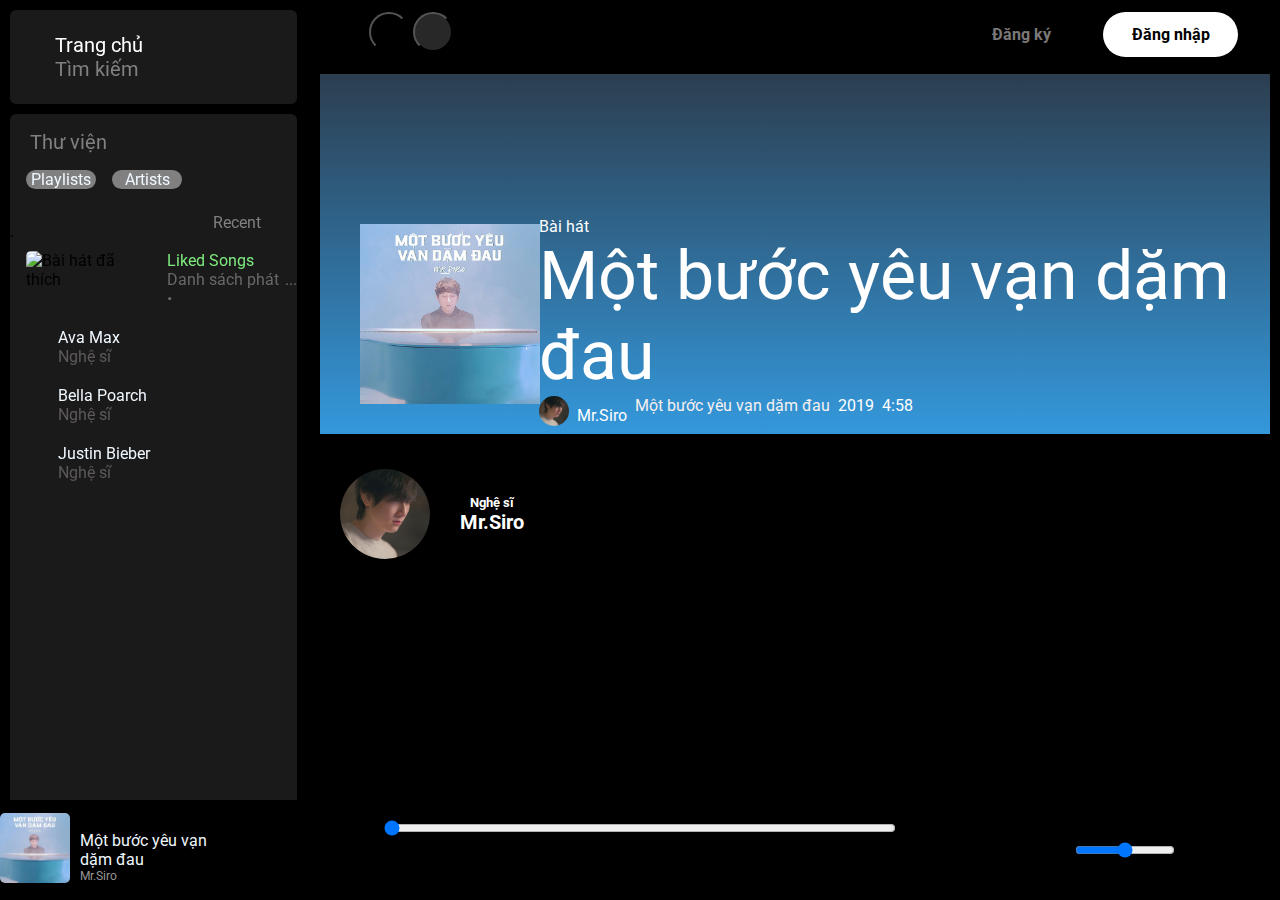
==== index-music.html @ 9afedcf6 "big update" ====
<!DOCTYPE html>
<html lang="en">

<head>
    <meta charset="UTF-8">
    <meta name="viewport" content="width=device-width, initial-scale=1.0">
    <title>Document</title>
    <link href="https://cdn.jsdelivr.net/npm/bootstrap@5.0.2/dist/css/bootstrap.min.css" rel="stylesheet"
        integrity="sha384-EVSTQN3/azprG1Anm3QDgpJLIm9Nao0Yz1ztcQTwFspd3yD65VohhpuuCOmLASjC" crossorigin="anonymous">
    <link rel="preconnect" href="https://fonts.googleapis.com">
    <link rel="preconnect" href="https://fonts.gstatic.com" crossorigin>
    <link href="https://fonts.googleapis.com/css2?family=Roboto:wght@400;700&display=swap" rel="stylesheet">
    <link rel="stylesheet" href="https://cdnjs.cloudflare.com/ajax/libs/font-awesome/6.4.0/css/all.min.css"
        integrity="sha512-iecdLmaskl7CVkqkXNQ/ZH/XLlvWZOJyj7Yy7tcenmpD1ypASozpmT/E0iPtmFIB46ZmdtAc9eNBvH0H/ZpiBw=="
        crossorigin="anonymous" referrerpolicy="no-referrer" />
    <link rel="stylesheet" href="./css/main-music.css">
</head>

<body>
    <div id="main-content">


        <div class="content-container">

            <div class="home">
                <div class="icon-home">
                    <div class="home-icon">
                        <p> <i class="fa-solid fa-house"></i> Trang chủ</p>
                    </div>
                    <div class="home-icon">
                        <a href="./music.html"><i class="fa-solid fa-magnifying-glass"> </i> Tìm kiếm</a>
                    </div>
                </div>
            </div>

            <div class="search">

                <div class="search-content">
                    <div class="search-list">
                        <div class="search-library"> <a href=""><i class="fa-solid fa-book"></i> Thư viện</a> </div>
                        <div class="search-container">
                            <div class="search-icon"><a href=""><i class="fa-solid fa-plus"></i></a></div>
                            <div class="search-icon"><a href=""><i class="fa-solid fa-arrow-right"></i></a></div>
                        </div>
                    </div>
                </div>
                <div class="list">
                    <div class="list-container">Playlists</div>
                    <div class="list-container">Artists</div>
                </div>
                <div class="find">
                    <div class="find-content"><a href=""><i class="fa-solid fa-magnifying-glass"></i></a></div>
                    <div class="find-container"><a href="">
                            <div class="recent">
                                <div class="">Recent</div>
                                <div class="find-icon"><i class="fa-solid fa-caret-down"></i> </div>

                            </div>

                        </a>
                    </div>
                </div>
                <div class="music-list">
                    ` <div class="music-search">
                        <div class="heart-img">
                            <img aria-hidden="false" id="heart-img" draggable="false" loading="eager"
                                src="https://t.scdn.co/images/3099b3803ad9496896c43f22fe9be8c4.png"
                                alt="Bài hát đã thích"
                                class="mMx2LUixlnN_Fu45JpFB CmkY1Ag0tJDfnFXbGgju _EShSNaBK1wUIaZQFJJQ Yn2Ei5QZn19gria6LjZj  "
                                srcset="https://t.scdn.co/images/3099b3803ad9496896c43f22fe9be8c4.png 150w, https://t.scdn.co/images/3099b3803ad9496896c43f22fe9be8c4.png 300w"
                                sizes="(min-width: 1280px) 232px, 192px">
                        </div>
                        <div class="music-content">
                            <div class="container">
                                <div class="name">Liked Songs</div>
                                <div class="details">
                                    <div id="details-content"><i class="fa-solid fa-thumbtack"></i> Danh sách phát •
                                    </div>
                                    <div id="details-doc"> ...</div>

                                </div>


                            </div>
                            <div class="loa" hidden><i class="fa-solid fa-volume-high"></i></div>
                        </div>


                    </div>
                    <div class="artist">
                        <div class="artist-container">
                            <img src="https://yt3.googleusercontent.com/9K8pKqHnNx5tIzq8T4XCncUvhg5lcmPT8-ISvL99nOh7kCalkVFsAtil5l11HFK1e_O3L5y6ePI=s900-c-k-c0x00ffffff-no-rj"
                                alt="" class="artist-img">
                        </div>
                        <div class="info">
                            <div class="name-artist">
                                <p class="">Ava Max</p>
                            </div>
                            <div class="job">Nghệ sĩ</div>

                        </div>
                    </div>
                    <div class="artist">
                        <div class="artist-container">
                            <img src="https://zmp3-photo-fbcrawler.zmdcdn.me/avatars/f/9/d/8/f9d879ece58ad6f6ec396e01bb9a5d8e.jpg"
                                alt="" class="artist-img">
                        </div>
                        <div class="info">
                            <div class="name-artist">
                                <p class="">Bella Poarch</p>
                            </div>
                            <div class="job">Nghệ sĩ</div>

                        </div>
                    </div>
                    <div class="artist">
                        <div class="artist-container">
                            <img src="https://i.scdn.co/image/ab6761610000e5eb8ae7f2aaa9817a704a87ea36" alt=""
                                class="artist-img">
                        </div>
                        <div class="info">
                            <div class="name-artist">
                                <p class="">Justin Bieber</p>
                            </div>
                            <div class="job">Nghệ sĩ</div>

                        </div>
                    </div>


                </div>
            </div>



        </div>

        <div class="main-container">




            <div class="head">
                <div class="head-arrow">
                    <div class="arrow">

                        <button class="arrow-left">
                            <i class="fa-solid fa-angle-left"></i>
                        </button>


                        <button class="arrow-right">
                            <i class="fa-solid fa-angle-right"></i>
                        </button>


                    </div>

                </div>
                <div class="account">
                    <div id="sign-in" style="display: none;">
                        <div class="btn-group">
                            <button id="avartar" type="button" data-bs-toggle="dropdown" aria-expanded="false">
                                <i class="fa-solid fa-user"></i>
                            </button>
                            <ul class="dropdown-menu dropdown-menu-end dropdown-menu-dark">
                                <li><button class="dropdown-item" type="button">Tài khoản <i
                                            class="fa-solid fa-arrow-up-right-from-square"></i></button></li>
                                <li><button class="dropdown-item" type="button">Hồ sơ</button></li>
                                <li><button class="dropdown-item" type="button">Hỗ trợ <i
                                            class="fa-solid fa-arrow-up-right-from-square"></i></button></li>
                                <li><button class="dropdown-item" type="button">Cài đặt</button></li>
                                <li><button class="dropdown-item dis-account" type="button" id="log-out-btn">Đăng
                                        xuất</button></li>
                            </ul>
                        </div>
                    </div>
                    <div id="not-sign-in">
                        <button id="sign-up-btn" class="sign-up">Đăng ký</button>
                        <button id="sign-in-btn" class="sign-in">Đăng nhập</button>

                    </div>
                </div>
            </div>
            <div class="background-music">
                <div class="detail-music">
                    <div class="music-image"><img src="./img/1 buoc yeu van dam dau.jpeg" alt=""
                            class="img-music-detail" id="image-music"></div>


                </div>
                <div class="info-detail-music">

                    <div class="full-infor">
                        <div class="type-of">
                            Bài hát
                        </div>
                        <div class="name-song-detail" id="name-song-detail">

                            Một bước yêu vạn dặm đau

                        </div>
                        <div class="infomation">
                            <div class="info-songs">

                                <div class="songs-artist">
                                    <img src="./img/avartarmrsiro.jpeg" alt="" class="avartar-of-artists"
                                        id="avartar-of-artists">
                                    <p class="name-of-artists" id="name-of-artists">Mr.Siro</p>
                                </div>
                                <div class="icon-for-infomation"> <i class="fa-solid fa-circle icon-for-infomation"></i>
                                </div>

                                <div class="name-of-songs">
                                    <p class="name-of-artists songs-name" id="songs-name"> Một bước yêu vạn dặm đau</p>

                                </div>
                                <div class="icon-for-infomation"> <i class="fa-solid fa-circle icon-for-infomation"></i>
                                </div>



                                <div class="time-of-songs">
                                    <p class="name-of-artists" id="year-of-song">2019</p>

                                </div>
                                <div class="icon-for-infomation"> <i class="fa-solid fa-circle icon-for-infomation"></i>
                                </div>


                                <div class="time-for-song">
                                    <p class="name-of-artists " id="time-for-song">4:58</p>
                                </div>


                            </div>

                        </div>


                    </div>
                </div>

            </div>
            <button class="artists-job">
                <div class="artists-job-img">
                    <div class="img-image">

                        <img src="./img/avartarmrsiro.jpeg" alt="" id="artists-job-img">
                    </div>
                    <div class="artists-job-info">
                        <div class="artists-job-container">
                            <p class="artists-jobs">Nghệ sĩ</p>
                            <p class="artists-job-name" id="artists-job-name">Mr.Siro</p>
                        </div>
                    </div>

                </div>
            </button>
        </div>


    </div>



    <footer>
        <div class="play-music">
            <div class="play-music-img">
                <img src="./img/ab67616d0000b273fec60dc00d6f833379047450.jpeg" alt="" class="play-music-img" id="play-music-img">
            </div>
            <div class="music-infor">
                <div class="name-music" id="name-music">Một bước yêu vạn dặm đau
                </div>
                <div class="artist-name" id="artist-name">Mr.Siro</div>

            </div>
            <div class="liked-music">
                <button class="liked-music-container"> <i class="fa-regular fa-heart liked-music"></i></button>
                <button class="liked-music-container"><i class="fa-solid fa-heart liked-music" hidden></i></button>
            </div>


        </div>
        <div class="listener-bar">

            <div class="icon-bar">
                <button class="bar-icon"><i class="fa-solid fa-shuffle "></i></button>
                <button class="bar-icon"> <i class="fa-solid fa-backward-step "></i></button>
                <button class="bar-icon btn-play" id="btn-play">
                    <i class="fa-solid fa-circle-play" id="play"></i>
                    <i class="fa-solid fa-circle-pause" hidden id="pause"></i>
                </button>
                <button class="bar-icon"> <i class="fa-solid fa-forward-step "></i></button>
                <button class="bar-icon"> <i class="fa-solid fa-repeat "></i></button>
            </div>
            <div class="bar">
                <input type="range" id="bar" value="0" min="0" max="100" step="1">
            </div>


        </div>
        <div class="option">
            <div class="opption-on">
                <button class="volume-icon"> <i class="fa-solid fa-volume-high "></i></button>
                <button class="volume-icon"> <i class="fa-solid fa-volume-xmark " hidden></i></button>
                <input type="range" id="volume-bar">
            </div>

    </footer>



    <script src="https://cdn.jsdelivr.net/npm/bootstrap@5.0.2/dist/js/bootstrap.bundle.min.js"
        integrity="sha384-MrcW6ZMFYlzcLA8Nl+NtUVF0sA7MsXsP1UyJoMp4YLEuNSfAP+JcXn/tWtIaxVXM"
        crossorigin="anonymous"></script>
    <script src="./js/index-music.js"></script>
</body>

</html>
---- css/main-music.css ----
* {
    padding: 0;
    margin: 0;
    font-family: 'Roboto', sans-serif;
}

a {
    color: grey;
    text-decoration: none;
}

a:hover {
    color: aliceblue;
    text-decoration: none;
}

body {
    background-color: black;
}

#main-content {
    display: flex;


}

.home {
    background-color: rgb(27, 26, 26);
    color: white;
    margin: 10px 10px;
    border-radius: 6px;
    padding: 15px;
    font-size: 20px;
}

.icon-home {
    margin-left: 30px;
    padding: 8px 0;
    /* color: grey; */
}

.search {
    background-color: rgb(27, 26, 26);
    height: 100%;
}

.content-container {
    width: 24%;
    position: fixed;
    top: 0;
    bottom: 0;
}



.main-container {
    width: 79%;

    margin-top: 10px;
    border-radius: 5px;
    margin-right: 10px;
    margin-left: 25%;

}

.search-content {
    width: 100%;
    color: aliceblue;
    display: flex;

}

.search-library {
    width: 70%;
    margin-left: 20px;
    size: 40px;
}

.search-list {
    margin-top: 16px;
    display: flex;
    font-size: 20px;
}

.search-container {
    display: flex;
    size: 40px;
    margin-left: 150px;

}

.search {
    margin: 10px 10px;
    border-radius: 6px;
}

.search-icon {
    margin-right: 16px;

}

.list {
    display: flex;
    color: aliceblue;
}

.list-container {
    margin-top: 16px;
    background-color: grey;
    border-radius: 25px;
    margin-left: 16px;
    width: 70px;
    display: flex;
    justify-content: center;
}

.find {
    color: white;
    display: flex;
    margin-top: 24px;
}

.find-content {
    width: 70%;
    margin-left: 30px;
}

.find-container {
    margin-right: 32px;
    display: flex;
}

.details {
    color: rgb(104, 104, 104);
}

#heart-img {
    width: 55px;
    border-radius: 5px;
    margin-left: 16px;
}

.music-search {
    display: flex;

}

.name {
    color: rgb(126, 234, 126);
}

.music-content {
    margin-left: 16px;
    display: flex;
}

.loa {
    color: rgb(126, 234, 126);
    margin: auto;
    padding-left: 50px;
}

.fa-thumbtack {
    color: rgb(126, 234, 126);

}

.artist-img {
    width: 55px;
    border-radius: 25px;
    margin-left: 16px;

}

.artist {
    margin-top: 20px;
    display: flex;
}

.info {
    size: 30px;

    margin-left: 32px;
}

.name-artist {
    color: aliceblue;
}

.job {
    color: rgb(93, 89, 89);
}

.recent {
    display: flex;

}

.find-icon {
    margin: auto;
    padding-left: 4px;
}

.fa-circle {
    font-size: 6px;
}

.details {
    display: flex;
}

#details-icon {
    padding-bottom: 6px;
    margin-left: 8px;

}

#hi {
    color: aliceblue;
    font-size: 30px;
    font-weight: bold;
    margin-left: 20px;
    margin-top: 50px;
}

.head {
    position: fixed;
    /* background-color: rgb(40, 14, 105); */
    background-color: black;
    top: 0;
    left: 24%;
    right: 0;
    display: flex;
    justify-content: space-between;
    padding: 12px;
    border-radius: 5px;
    /* margin-top: 10px; */
    /* margin-right: 12px; */
}

.music-container {
    display: flex;
    width: 31%;
    height: 80px;
    background-color: rgb(66, 64, 64);
    margin-left: 30px;
    display: flex;
    border-radius: 5px;

}

.mMx2LUixlnN_Fu45JpFB {
    width: 80px;
    border-radius: 5px;

}

.container-info {
    color: aliceblue;
    margin: auto;
}

.head-arrow {
    margin-left: 50px;
}

.arrow-right {
    background-color: rgb(41, 40, 40);
    color: aliceblue;
    border-radius: 50px;
    width: 40px;
    height: 40px;

}

.arrow-left {
    background-color: rgb(0, 0, 0);
    color: aliceblue;
    border-radius: 50px;
    width: 40px;
    height: 40px;

}

#premium {
    width: 180px;
    background-color: rgb(255, 255, 255);
    height: 35px;
    border-radius: 25px;
}

#download {
    width: 180px;
    background-color: rgb(0, 0, 0);
    height: 35px;
    border-radius: 25px;
    color: white;
}

#avartar {
    border-radius: 25px;
    width: 35px;
    height: 35px;

}

.account {
    margin-right: 30px;
}

.fa-arrow-down {
    color: white;

}

.download-container {
    display: flex;
}

.download-icon {
    border: 1px solid white;
    border-radius: 25px;
    width: 25px;
    height: 25px;
    margin-left: 8px;
    margin-right: 4px;
}

.list-music {
    margin-top: 64px;
}

#head {
    margin-top: 90px;
    font-weight: bold;
    color: white;
    margin-left: 30px;
    margin-bottom: 50px;
}

.fa-arrow-up-right-from-square {
    margin-left: 20px;
    color: white;
}

.dropdown-item {
    display: flex;
    justify-content: space-between;
    font-size: 15px;
}

.dis-account {
    border-top: 0.1px solid white;
}

.dropdown-menu {}

footer {
    margin-top: 528px;
    color: aliceblue;
    background-color: rgb(0, 0, 0);
    height: 100px;
    position: fixed;
    bottom: 0;
    right: 0;
    left: 0;
    display: flex;
}

.play-music {
    width: 25%;
}



.option {
    width: 25%;
}



.music-list {
    margin-bottom: 120px;
}


.sign-up {
    background-color: black;
    font-size: 16px;
    color: rgb(123, 120, 120);
    width: 135px;
    height: 45px;
    border-radius: 25px;
    border: none;
    font-weight: bold;
    margin-right: 10px;
}

.sign-in {
    background-color: rgb(255, 255, 255);
    font-size: 16px;
    color: rgb(0, 0, 0);
    width: 135px;
    height: 45px;
    border-radius: 25px;
    border: none;
    font-weight: bold;
}

.sign-up:hover {
    transform: scale(1.1);
    color: white;
}

.sign-in:hover {
    transform: scale(1.1);
    background-color: rgb(237, 234, 234);
}

.dropdown-menu {
    z-index: -1;
}

.icon-bar {
    display: flex;
    justify-content: center;
    align-items: center;
    font-size: 18px;

}

.bar-icon {
    margin: 0 15px;
    border: none;
    background-color: black;
    color: white;
}

/* .btn-play{
    display: flex;
    width: 36px;
    height: 36px;
    justify-content: center;
    align-items: center;
    border-radius: 25px;
    background-color: white;
    color: black;
    font-size: 20;
} */
.bar {
    display: flex;
    justify-content: center;
    margin-top: 10px;
}

#bar {
    width: 80%;
}

.btn-play {
    font-size: 30px;
}

.option {
    display: flex;
    justify-content: center;
    align-items: center;

}

.volume-icon {
    /* width: 20px;
 height: 20px; */

    background-color: black;
    color: white;
    border: none;
    font-size: 20px;

}

#volume-bar {
    width: 100px;
    margin-left: 10px;
    /* background: #d3d3d3; */
}

.opption-on {
    display: flex;
    justify-content: center;
}

.opption-off {
    display: flex;
    justify-content: space-between;
}

.play-music-img {
    width: 70px;

    border-radius: 5px;
}

.play-music {
    display: flex;
    justify-content: space-between;
    align-items: center;
    /* padding-right: 80px;
   padding-top: 18px; */
}

.music-infor {
    padding-top: 14px;
    margin-left: 10px;
    margin-right: 10px;
}

.artist-name {
    font-size: 12px;
    color: rgb(152, 149, 149);

}

.liked-music {
    display: flex;
    justify-content: center;
    color: white;
    padding-left: 30px;

}

.liked-music-container {
    background-color: black;
    border: none;

}

.listener-bar {
    width: 50%;
    align-items: center;
    margin-top: 10px;
}

.image-card {
    width: 200px;
    border-radius: 5px;
    display: flex;
    justify-content: center;
    align-items: center;
    /* margin-bottom: 30px; */
    margin-top: 16px;
}

.btn-card {
    width: 250px;
    background-color: rgb(21, 20, 20);
    height: 300px;
    border: none;
    border-radius: 5px;
    text-align: center;
    margin-right: 20px;


}

.btn-card:hover {
    transform: scale(1.0);
    background-color: rgb(29, 28, 28);
}

.time-artist-card {
    color: white;
    font-size: 10px;
    color: rgb(82, 80, 80);
}

.image-card-artist {
    display: flex;
    justify-content: center;
    align-items: center;
}

.icon-circle {
    font-size: 2px;
    color: rgb(106, 105, 105);
    /* display: flex;
    justify-content: center;
    align-items: center; */
}

.circle-icon {
    display: flex;
    justify-content: center;
    align-items: center;
    color: white;
    margin: 0 8px;
}

.icon-for-card {
    display: flex;

    margin-left: 20px;
    font-size: 12px;
    color: rgb(106, 105, 105);

    /* justify-content: center;
    align-items: center; */
}

.name-artist-card {
    color: white;
    /* margin-right: 90px; */
    font-size: 18px;


}

.info-card {
    margin-top: 8px;

}

.name-album {
    color: white;
    font-size: 23px;
    font-weight: bold;
    margin-top: 35px;
    margin-bottom: 30px;

}

.background-music {
    background: linear-gradient(to bottom, #2c3e50, #3498db);
    /* W3C, IE 10+/ Edge, Firefox 16+, Chrome 26+, Opera 12+, Safari 7+ */
    margin-top: 64px;
    height: 360px;
    display: flex;

}

.img-music-detail {
    width: 180px;
    margin-top: 150px;
    margin-left: 40px;

}

.info-detail-music {
    display: flex;
}

.full-info {
    flex-direction: column;
}

.avartar-of-artists {
    width: 30px;
    height: 30px;
    border-radius: 25px;
    margin-bottom: 8px;
    margin-right: 8px;

}

.detail-music {
    width: 23%;
}

.info-songs {
    display: flex;
}

.songs-artist {
    display: flex;

}

.name-of-artists {
    text-align: center;
    display: flex;
    justify-content: center;
    align-items: center;
}

.info-detail-music {
    display: flex;
    justify-content: center;
    align-items: flex-end;

}

.name-song-detail {
    font-size: 68px;
    color: white;
}

.type-of {
    color: white;
    font-size: 16px;

}

.name-of-artists {
    color: white;
}

.icon-for-infomation {
    display: flex;
    justify-content: center;
    align-items: center;
    color: white;
    font-size: 3px;
    margin: 0 2px;
    margin-bottom: 8px;
}

.songs-name {
    color: rgb(246, 240, 240);
}

.artists-job {
margin-top: 20px;
    color: rgb(255, 255, 255);

}
#artists-job-img{
    width: 90px;
    height: 90px;
    border-radius: 45px;
    justify-content: center;
    align-items: center;
}
.artists-job-img {
  width: 100%;
  height: 120px;
   display: flex;

}

.artists-job-info {
    display: flex;
    align-items: center;
    margin-left: 30px;
}

.artists-job-info p{
    margin: 0;
}
.img-image{
    display: flex;
    justify-content: center;
    align-items: center;
    margin-left: 20px;
}
.artists-job{
background-color: black;
width: 100%;
border: none;
border-radius: 5px;
}
.artists-job:hover{
transform: scale(1.0);
background-color: rgb(29, 27, 27);
border: none;
}
.artists-job-name{
    font-size: 20px;
}
.artists-job-container{
    font-weight: bold;
   display: flex;
   justify-content: space-between;
   flex-direction: column;
  
}
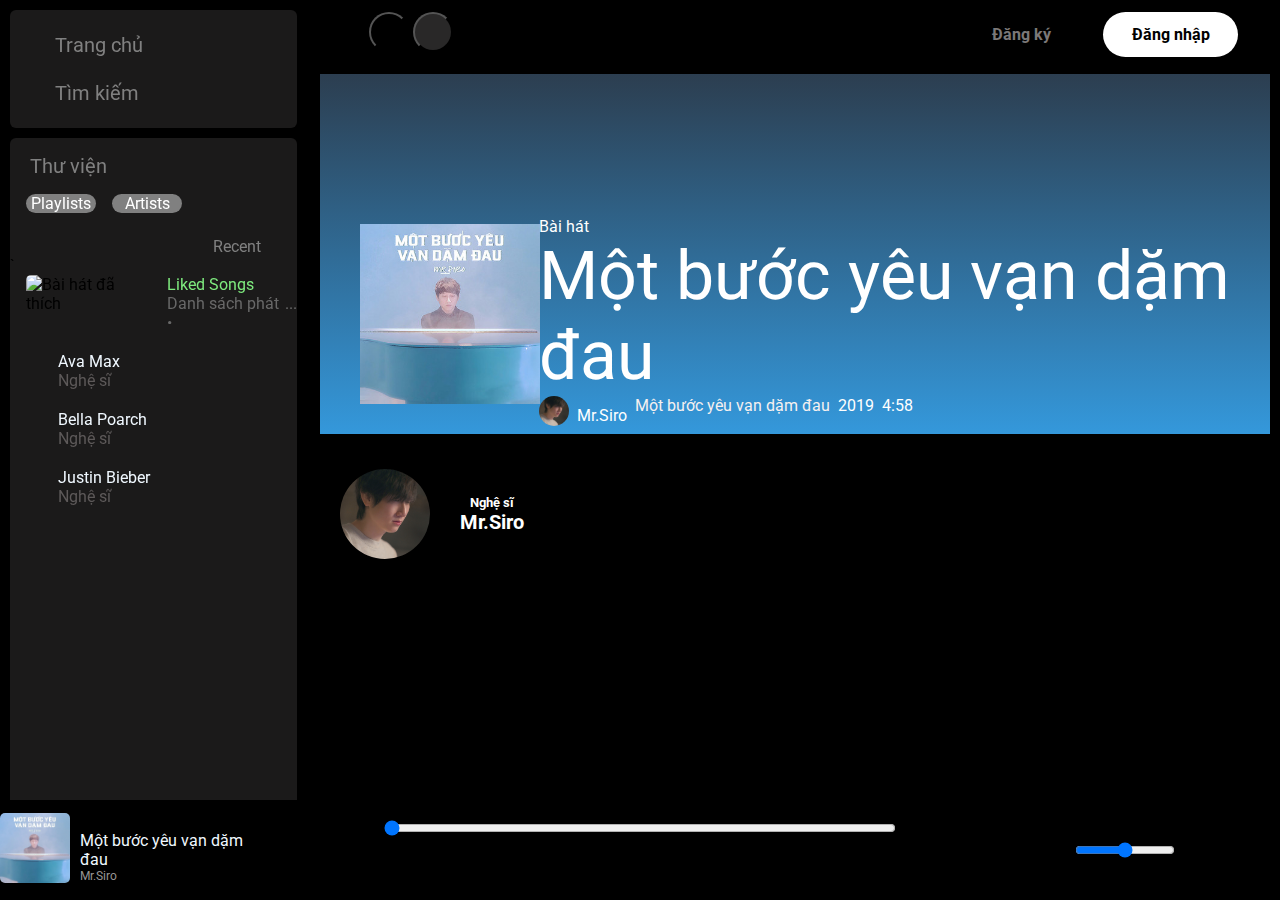
==== commit fc4e4dd7: "day4" ====
--- a/index-music.html
+++ b/index-music.html
@@ -24,8 +24,8 @@
 
             <div class="home">
                 <div class="icon-home">
-                    <div class="home-icon">
-                        <p> <i class="fa-solid fa-house"></i> Trang chủ</p>
+                    <div class="home-icon-house">
+                        <a href="./index.html"> <i class="fa-solid fa-house"></i> Trang chủ</a>
                     </div>
                     <div class="home-icon">
                         <a href="./music.html"><i class="fa-solid fa-magnifying-glass"> </i> Tìm kiếm</a>
@@ -186,8 +186,6 @@
                 <div class="detail-music">
                     <div class="music-image"><img src="./img/1 buoc yeu van dam dau.jpeg" alt=""
                             class="img-music-detail" id="image-music"></div>
-
-
                 </div>
                 <div class="info-detail-music">
 
@@ -267,7 +265,8 @@
     <footer>
         <div class="play-music">
             <div class="play-music-img">
-                <img src="./img/ab67616d0000b273fec60dc00d6f833379047450.jpeg" alt="" class="play-music-img" id="play-music-img">
+                <img src="./img/ab67616d0000b273fec60dc00d6f833379047450.jpeg" alt="" class="play-music-img"
+                    id="play-music-img">
             </div>
             <div class="music-infor">
                 <div class="name-music" id="name-music">Một bước yêu vạn dặm đau
@@ -276,8 +275,9 @@
 
             </div>
             <div class="liked-music">
-                <button class="liked-music-container"> <i class="fa-regular fa-heart liked-music"></i></button>
-                <button class="liked-music-container"><i class="fa-solid fa-heart liked-music" hidden></i></button>
+                <button class="liked-music-container" id="liked-music-btn"> 
+                    <i class="fa-regular fa-heart liked-music" id="not-liked"></i>
+                    <i class="fa-solid fa-heart liked-music" hidden id="liked"></i></button>
             </div>
 
 
@@ -306,6 +306,7 @@
                 <button class="volume-icon"> <i class="fa-solid fa-volume-xmark " hidden></i></button>
                 <input type="range" id="volume-bar">
             </div>
+        </div>
 
     </footer>
 
@@ -314,7 +315,7 @@
     <script src="https://cdn.jsdelivr.net/npm/bootstrap@5.0.2/dist/js/bootstrap.bundle.min.js"
         integrity="sha384-MrcW6ZMFYlzcLA8Nl+NtUVF0sA7MsXsP1UyJoMp4YLEuNSfAP+JcXn/tWtIaxVXM"
         crossorigin="anonymous"></script>
-    <script src="./js/index-music.js"></script>
+    <script src="./js/index-music.js" type="module"></script>
 </body>
 
 </html>--- a/css/main-music.css
+++ b/css/main-music.css
@@ -10,7 +10,7 @@
 }
 
 a:hover {
-    color: aliceblue;
+    color: rgb(255, 255, 255);
     text-decoration: none;
 }
 
@@ -101,7 +101,7 @@
 
 .list {
     display: flex;
-    color: aliceblue;
+    color: rgb(255, 255, 255);
 }
 
 .list-container {
@@ -503,7 +503,7 @@
 
 .play-music {
     display: flex;
-    justify-content: space-between;
+    justify-content: space-evenly;
     align-items: center;
     /* padding-right: 80px;
    padding-top: 18px; */
@@ -773,6 +773,9 @@
    flex-direction: column;
   
 }
-
-
-
+.home-icon{
+    margin-top: 24px;
+
+}
+
+
